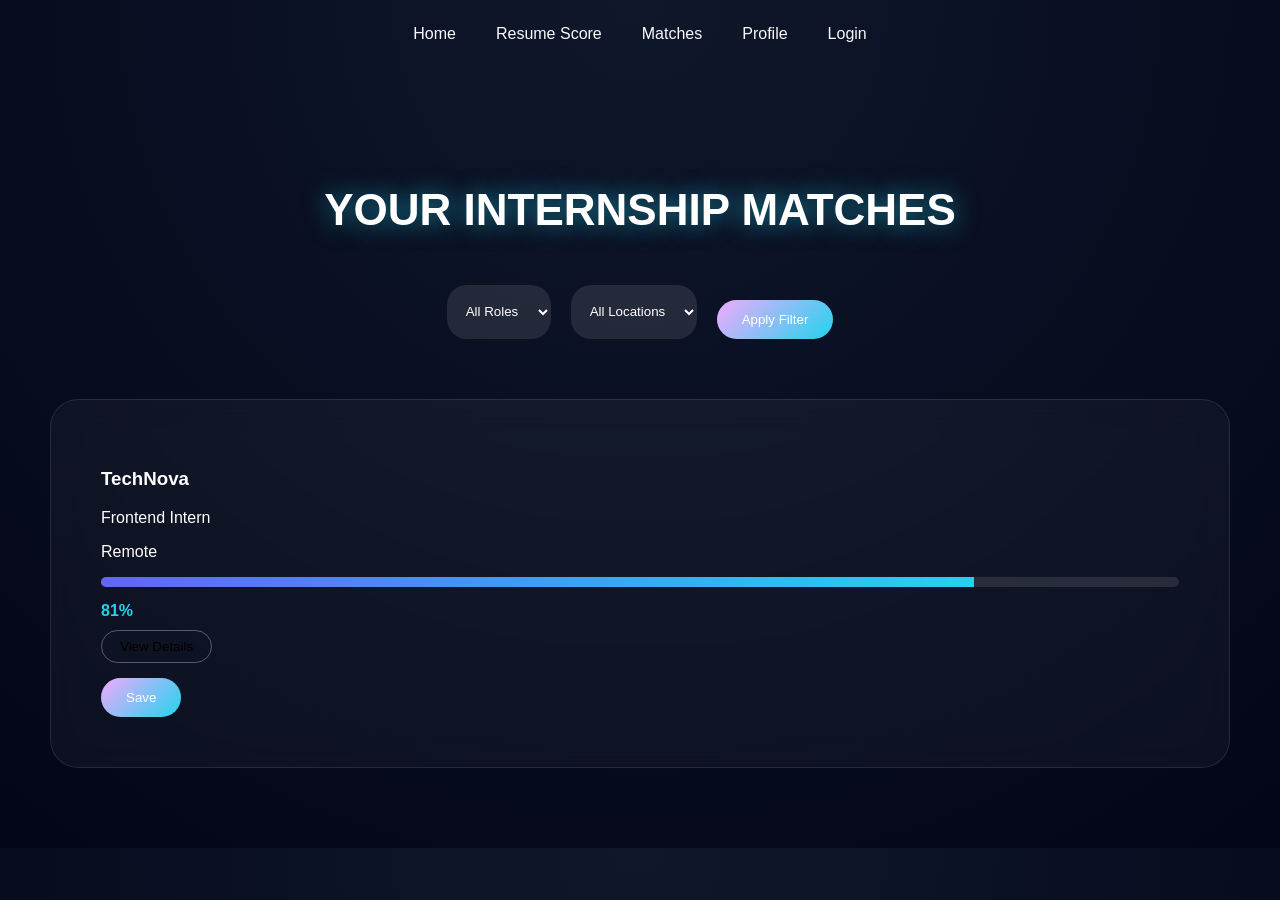
==== internly-main/frontend/job-matches.html @ ba5777da "Add files via upload updated new files" ====
<!DOCTYPE html>
<html>
<head>
  <title>Job Matches - INTERNLY</title>
  <link rel="stylesheet" href="job-matches.css">
</head>
<body>

<nav class="navbar">
  <a href="index.html">Home</a>
  <a href="resume-score.html">Resume Score</a>
  <a href="job-matches.html">Matches</a>
  <a href="profile.html">Profile</a>
  <a href="login.html" class="nav-btn">Login</a>
</nav>


<section class="matches-container">

  <h1 class="page-title">YOUR INTERNSHIP MATCHES</h1>

  
  <div class="filter-bar">
    <select id="roleFilter">
      <option value="all">All Roles</option>
      <option value="frontend">Frontend</option>
      <option value="backend">Backend</option>
    </select>

    <select id="locationFilter">
      <option value="all">All Locations</option>
      <option value="remote">Remote</option>
      <option value="india">India</option>
    </select>

    <button id="applyFilter" class="primary-btn">Apply Filter</button>
  </div>

  
  <div class="cards-grid">

    <div class="glass-card match-card fade-in"
         data-role="frontend"
         data-location="remote"
         data-score="92">

      <h3>TechNova</h3>
      <p>Frontend Intern</p>
      <p>Remote</p>

      <div class="score-section">
        <div class="progress-track">
          <div class="progress-fill"></div>
        </div>
        <span class="score-text">0%</span>
      </div>

      <button class="secondary-btn details-btn">View Details</button>

      <div class="expandable">
        <p>Required: React, JS, APIs</p>
        <p>Stipend: ₹15,000/month</p>
      </div>

      <button class="primary-btn save-btn">Save</button>

    </div>

  </div>

</section>

<script src="job-matches.js"></script>
</body>
</html>
---- internly-main/frontend/job-matches.css ----
body {
  margin:0;
  font-family:Inter,sans-serif;
  background: radial-gradient(circle at top,#0f172a,#020617);
  color:white;
}

.navbar {
  padding:25px 50px;
  display:flex;
  justify-content:center;
  gap:40px;
}

.navbar a {
  color:#F8FAFC;
  text-decoration:none;
  transition:0.3s;
}

.navbar a:hover {
  color:#22D3EE;
}

.page-title {
  font-size:44px;
  font-weight:800;
  margin-bottom:50px;
  text-align:center;
  text-shadow:0 0 25px rgba(34,211,238,0.6);
}

.matches-container {
  padding:80px 50px;
}

.filter-bar {
  display:flex;
  justify-content:center;
  gap:20px;
  margin-bottom:60px;
}

select {
  padding:10px 15px;
  border-radius:20px;
  background:rgba(255,255,255,0.1);
  border:none;
  color:white;
}

.cards-grid {
  display:grid;
  grid-template-columns:repeat(auto-fit,minmax(350px,1fr));
  gap:60px;
}

.glass-card {
  padding:50px;
  border-radius:28px;
  backdrop-filter:blur(16px);
  background:rgba(255,255,255,0.04);
  border:1px solid rgba(255,255,255,0.1);
  transition:0.4s;
  opacity:0;
  transform:translateY(30px);
}

.glass-card:hover {
  transform:translateY(-10px);
  border-color:rgba(34,211,238,0.6);
  box-shadow:
    0 30px 60px rgba(0,0,0,0.6),
    0 0 40px rgba(34,211,238,0.3);
}

.fade-in.active {
  opacity:1;
  transform:translateY(0);
  transition:0.8s ease;
}

.progress-track {
  width:100%;
  height:10px;
  background:rgba(255,255,255,0.1);
  border-radius:10px;
  margin:15px 0;
  overflow:hidden;
}

.progress-fill {
  width:0%;
  height:100%;
  background:linear-gradient(90deg,#6366f1,#22d3ee);
}

.score-text {
  color:#22D3EE;
  font-weight:600;
}

.expandable {
  max-height:0;
  overflow:hidden;
  transition:0.5s ease;
}

.expandable.open {
  max-height:200px;
  margin-top:10px;
}

.primary-btn {
  background:linear-gradient(135deg,#f0abfc,#22d3ee);
  border:none;
  padding:12px 25px;
  border-radius:30px;
  color:white;
  cursor:pointer;
  margin-top:15px;
  transition:0.3s;
}

.primary-btn:hover {
  box-shadow:0 0 30px rgba(34,211,238,0.6);
  transform:translateY(-3px);
}

.secondary-btn {
  background:transparent;
  border:1px solid rgba(255,255,255,0.3);
  padding:8px 18px;
  border-radius:20px;
  cursor:pointer;
  margin-top:10px;
}

.secondary-btn:hover {
  border-color:#22D3EE;
}
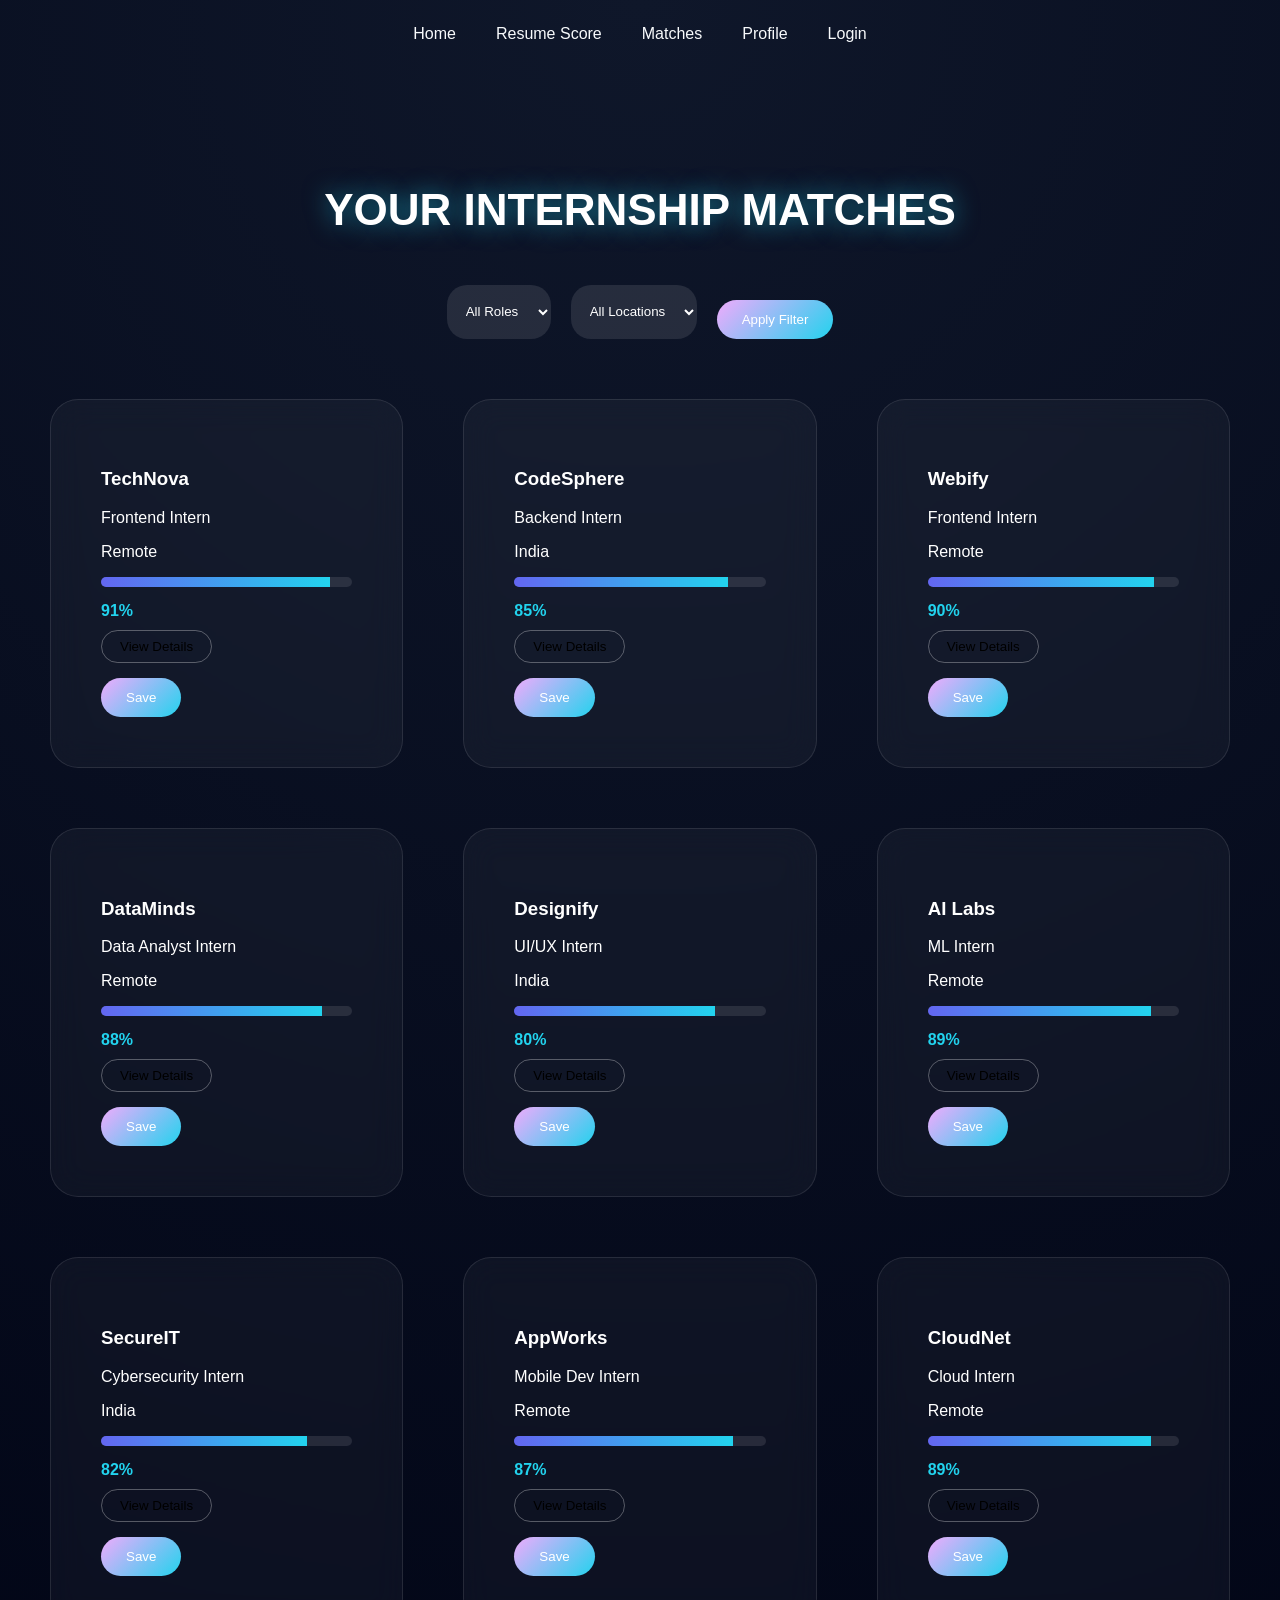
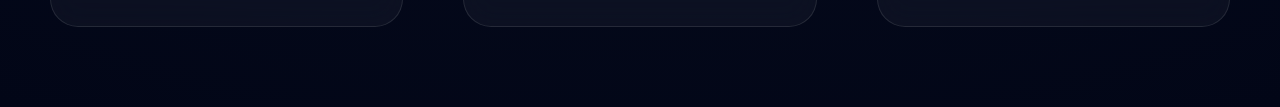
==== commit 1e6bd069: "Update job-matches.html added job listings and matches" ====
--- a/internly-main/frontend/job-matches.html
+++ b/internly-main/frontend/job-matches.html
@@ -65,6 +65,164 @@
       <button class="primary-btn save-btn">Save</button>
 
     </div>
+    <div class="glass-card match-card fade-in" data-role="backend" data-location="india" data-score="85">
+  <h3>CodeSphere</h3>
+  <p>Backend Intern</p>
+  <p>India</p>
+
+  <div class="score-section">
+    <div class="progress-track"><div class="progress-fill"></div></div>
+    <span class="score-text">0%</span>
+  </div>
+
+  <button class="secondary-btn details-btn">View Details</button>
+  <div class="expandable">
+    <p>Required: Node.js, APIs, MongoDB</p>
+    <p>Stipend: ₹12,000/month</p>
+  </div>
+
+  <button class="primary-btn save-btn">Save</button>
+</div>
+
+
+<div class="glass-card match-card fade-in" data-role="frontend" data-location="remote" data-score="90">
+  <h3>Webify</h3>
+  <p>Frontend Intern</p>
+  <p>Remote</p>
+
+  <div class="score-section">
+    <div class="progress-track"><div class="progress-fill"></div></div>
+    <span class="score-text">0%</span>
+  </div>
+
+  <button class="secondary-btn details-btn">View Details</button>
+  <div class="expandable">
+    <p>Required: HTML, CSS, React</p>
+    <p>Stipend: ₹15,000/month</p>
+  </div>
+
+  <button class="primary-btn save-btn">Save</button>
+</div>
+
+
+<div class="glass-card match-card fade-in" data-role="backend" data-location="remote" data-score="88">
+  <h3>DataMinds</h3>
+  <p>Data Analyst Intern</p>
+  <p>Remote</p>
+
+  <div class="score-section">
+    <div class="progress-track"><div class="progress-fill"></div></div>
+    <span class="score-text">0%</span>
+  </div>
+
+  <button class="secondary-btn details-btn">View Details</button>
+  <div class="expandable">
+    <p>Required: Python, Excel, SQL</p>
+    <p>Stipend: ₹14,000/month</p>
+  </div>
+
+  <button class="primary-btn save-btn">Save</button>
+</div>
+
+
+<div class="glass-card match-card fade-in" data-role="frontend" data-location="india" data-score="80">
+  <h3>Designify</h3>
+  <p>UI/UX Intern</p>
+  <p>India</p>
+
+  <div class="score-section">
+    <div class="progress-track"><div class="progress-fill"></div></div>
+    <span class="score-text">0%</span>
+  </div>
+
+  <button class="secondary-btn details-btn">View Details</button>
+  <div class="expandable">
+    <p>Required: Figma, UI Design</p>
+    <p>Stipend: ₹10,000/month</p>
+  </div>
+
+  <button class="primary-btn save-btn">Save</button>
+</div>
+
+
+<div class="glass-card match-card fade-in" data-role="backend" data-location="remote" data-score="91">
+  <h3>AI Labs</h3>
+  <p>ML Intern</p>
+  <p>Remote</p>
+
+  <div class="score-section">
+    <div class="progress-track"><div class="progress-fill"></div></div>
+    <span class="score-text">0%</span>
+  </div>
+
+  <button class="secondary-btn details-btn">View Details</button>
+  <div class="expandable">
+    <p>Required: Python, ML, AI</p>
+    <p>Stipend: ₹18,000/month</p>
+  </div>
+
+  <button class="primary-btn save-btn">Save</button>
+</div>
+
+
+<div class="glass-card match-card fade-in" data-role="backend" data-location="india" data-score="82">
+  <h3>SecureIT</h3>
+  <p>Cybersecurity Intern</p>
+  <p>India</p>
+
+  <div class="score-section">
+    <div class="progress-track"><div class="progress-fill"></div></div>
+    <span class="score-text">0%</span>
+  </div>
+
+  <button class="secondary-btn details-btn">View Details</button>
+  <div class="expandable">
+    <p>Required: Networking, Security</p>
+    <p>Stipend: ₹13,000/month</p>
+  </div>
+
+  <button class="primary-btn save-btn">Save</button>
+</div>
+
+
+<div class="glass-card match-card fade-in" data-role="frontend" data-location="remote" data-score="87">
+  <h3>AppWorks</h3>
+  <p>Mobile Dev Intern</p>
+  <p>Remote</p>
+
+  <div class="score-section">
+    <div class="progress-track"><div class="progress-fill"></div></div>
+    <span class="score-text">0%</span>
+  </div>
+
+  <button class="secondary-btn details-btn">View Details</button>
+  <div class="expandable">
+    <p>Required: Flutter, Android</p>
+    <p>Stipend: ₹16,000/month</p>
+  </div>
+
+  <button class="primary-btn save-btn">Save</button>
+</div>
+
+
+<div class="glass-card match-card fade-in" data-role="backend" data-location="remote" data-score="89">
+  <h3>CloudNet</h3>
+  <p>Cloud Intern</p>
+  <p>Remote</p>
+
+  <div class="score-section">
+    <div class="progress-track"><div class="progress-fill"></div></div>
+    <span class="score-text">0%</span>
+  </div>
+
+  <button class="secondary-btn details-btn">View Details</button>
+  <div class="expandable">
+    <p>Required: AWS, Cloud</p>
+    <p>Stipend: ₹17,000/month</p>
+  </div>
+
+  <button class="primary-btn save-btn">Save</button>
+</div>
 
   </div>
 
